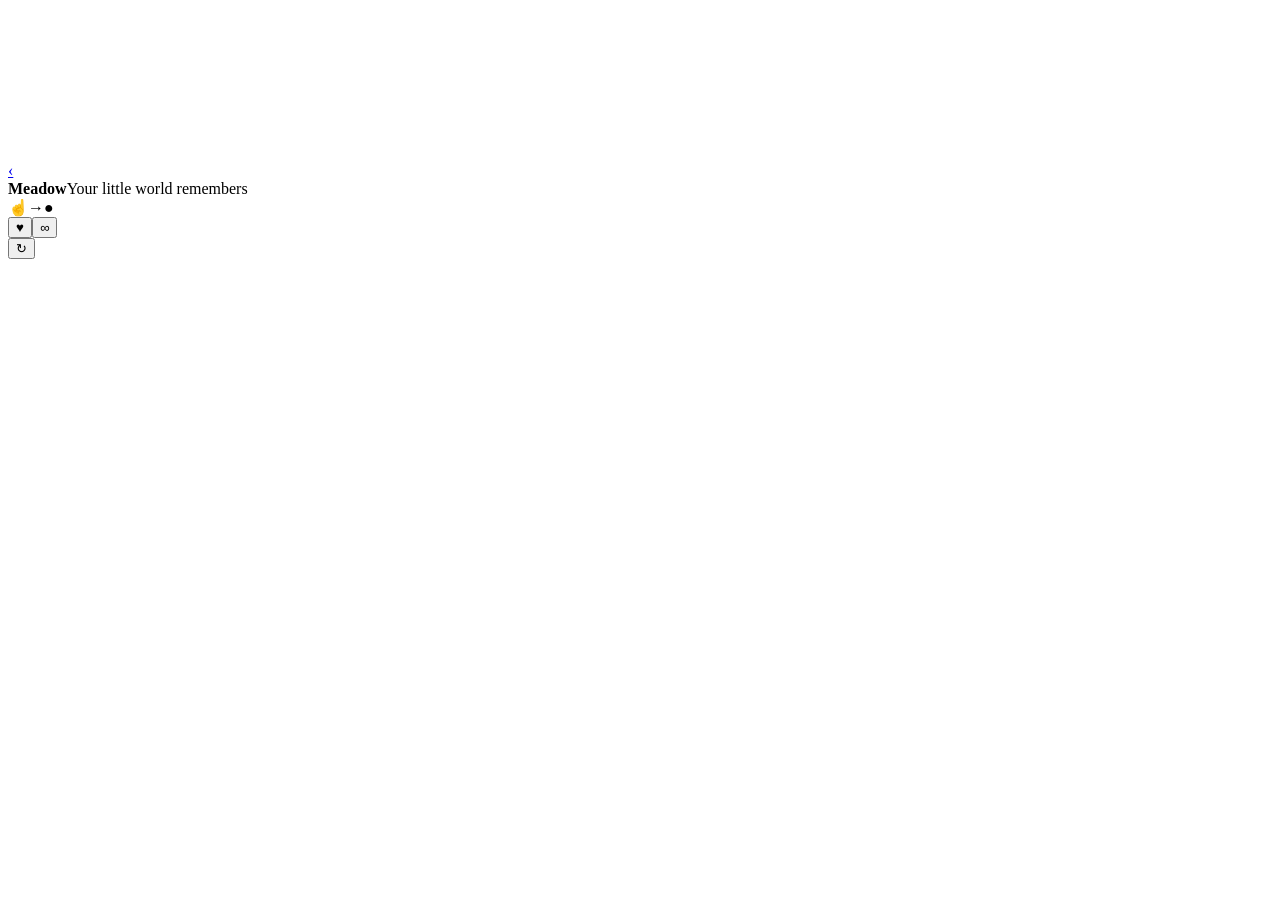
==== adventure.html @ 0eb0c790 "Add adventure.html" ====
<!doctype html><html lang="en"><head><meta charset="utf-8"><meta name="viewport" content="width=device-width, initial-scale=1, viewport-fit=cover, maximum-scale=1, user-scalable=no"><meta name="theme-color" content="#8bc77a"><meta name="apple-mobile-web-app-capable" content="yes"><meta name="apple-mobile-web-app-status-bar-style" content="black-translucent"><title>Meadow · Blobbo</title><link rel="manifest" href="./manifest.webmanifest"><link rel="apple-touch-icon" href="./icons/icon-180.png"><link rel="stylesheet" href="./adventure.css"></head><body>
<canvas id="world" aria-label="Blobbo meadow"></canvas><header class="world-header"><a class="home-button" href="./" aria-label="Main menu">‹</a><div class="place-name"><b>Meadow</b><span>Your little world remembers</span></div><div id="memoryRow" class="memory-row" aria-label="Friends"></div></header>
<div id="visualHint" class="visual-hint" aria-hidden="true"><span class="hand">☝</span><span class="arrow">→</span><span class="mini-blob">●</span></div><div class="actions" aria-label="Actions"><button id="heartBtn" class="action-button" type="button" aria-label="Greet"><span>♥</span></button><button id="linkBtn" class="action-button" type="button" aria-label="Connect"><span>∞</span></button></div><button id="resetBtn" class="reset-button" type="button" aria-label="Start this little world over">↻</button><div id="storyToast" class="story-toast hidden" role="status"></div><script src="./adventure.js"></script><script src="./pwa.js"></script></body></html>
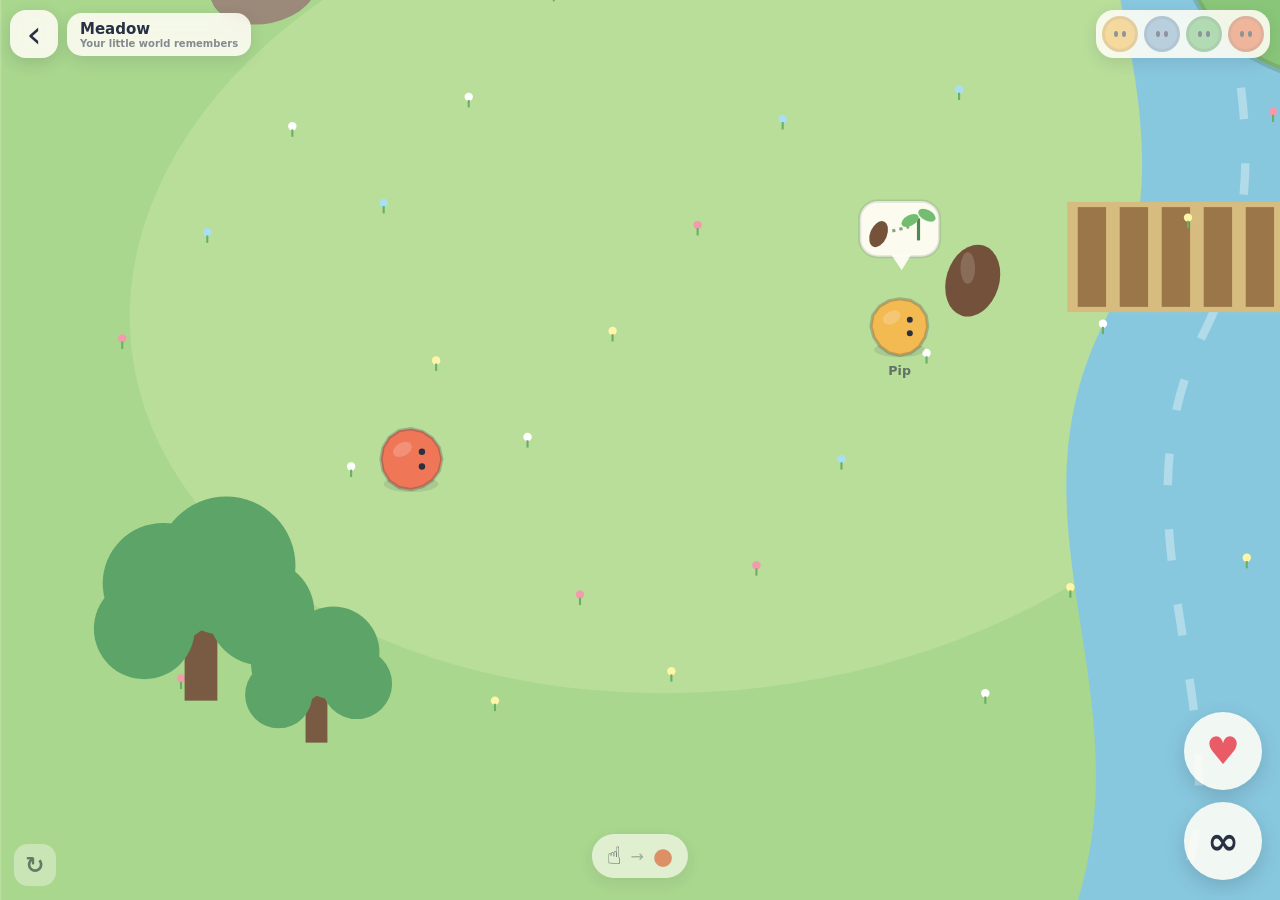
==== commit 15ec67f7: "Show persistent update banner in adventure.html" ====
--- a/adventure.html
+++ b/adventure.html
@@ -1,3 +1,3 @@
-<!doctype html><html lang="en"><head><meta charset="utf-8"><meta name="viewport" content="width=device-width, initial-scale=1, viewport-fit=cover, maximum-scale=1, user-scalable=no"><meta name="theme-color" content="#8bc77a"><meta name="apple-mobile-web-app-capable" content="yes"><meta name="apple-mobile-web-app-status-bar-style" content="black-translucent"><title>Meadow · Blobbo</title><link rel="manifest" href="./manifest.webmanifest"><link rel="apple-touch-icon" href="./icons/icon-180.png"><link rel="stylesheet" href="./adventure.css"></head><body>
+<!doctype html><html lang="en"><head><meta charset="utf-8"><meta name="viewport" content="width=device-width, initial-scale=1, viewport-fit=cover, maximum-scale=1, user-scalable=no"><meta name="theme-color" content="#8bc77a"><meta name="apple-mobile-web-app-capable" content="yes"><meta name="apple-mobile-web-app-status-bar-style" content="black-translucent"><title>Meadow · Blobbo</title><link rel="manifest" href="./manifest.webmanifest"><link rel="apple-touch-icon" href="./icons/icon-180.png"><link rel="stylesheet" href="./adventure.css"><link rel="stylesheet" href="./update-banner.css"></head><body>
 <canvas id="world" aria-label="Blobbo meadow"></canvas><header class="world-header"><a class="home-button" href="./" aria-label="Main menu">‹</a><div class="place-name"><b>Meadow</b><span>Your little world remembers</span></div><div id="memoryRow" class="memory-row" aria-label="Friends"></div></header>
-<div id="visualHint" class="visual-hint" aria-hidden="true"><span class="hand">☝</span><span class="arrow">→</span><span class="mini-blob">●</span></div><div class="actions" aria-label="Actions"><button id="heartBtn" class="action-button" type="button" aria-label="Greet"><span>♥</span></button><button id="linkBtn" class="action-button" type="button" aria-label="Connect"><span>∞</span></button></div><button id="resetBtn" class="reset-button" type="button" aria-label="Start this little world over">↻</button><div id="storyToast" class="story-toast hidden" role="status"></div><script src="./adventure.js"></script><script src="./pwa.js"></script></body></html>
+<div id="visualHint" class="visual-hint" aria-hidden="true"><span class="hand">☝</span><span class="arrow">→</span><span class="mini-blob">●</span></div><div class="actions" aria-label="Actions"><button id="heartBtn" class="action-button" type="button" aria-label="Greet"><span>♥</span></button><button id="linkBtn" class="action-button" type="button" aria-label="Connect"><span>∞</span></button></div><button id="resetBtn" class="reset-button" type="button" aria-label="Start this little world over">↻</button><div id="storyToast" class="story-toast hidden" role="status"></div><div id="updateToast" class="update-toast hidden" role="status"><span>A new little world is ready.</span><button id="updateBtn" type="button">Update</button></div><script src="./adventure.js"></script><script src="./pwa.js"></script></body></html>
--- a/adventure.css
+++ b/adventure.css
@@ -0,0 +1 @@
+:root{--ink:#293044;--paper:rgba(255,253,245,.88);--accent:#ef7657;--font:ui-rounded,"SF Pro Rounded","Segoe UI",system-ui,sans-serif}*{box-sizing:border-box;margin:0;padding:0}html,body{width:100%;height:100%;overflow:hidden;background:#b8df9e;color:var(--ink);font-family:var(--font);overscroll-behavior:none;touch-action:none;-webkit-user-select:none;user-select:none}#world{position:fixed;inset:0;width:100%;height:100%;display:block}.hidden{display:none!important}.world-header{position:fixed;z-index:5;top:max(10px,env(safe-area-inset-top));left:max(10px,env(safe-area-inset-left));right:max(10px,env(safe-area-inset-right));display:flex;align-items:center;pointer-events:none}.home-button{display:grid;place-items:center;width:48px;height:48px;border-radius:16px;background:var(--paper);box-shadow:0 5px 15px rgba(43,48,64,.16);color:inherit;text-decoration:none;font-size:38px;line-height:1;pointer-events:auto;backdrop-filter:blur(8px)}.place-name{display:flex;flex-direction:column;margin-left:9px;padding:7px 13px;border-radius:15px;background:var(--paper);box-shadow:0 5px 15px rgba(43,48,64,.12);backdrop-filter:blur(8px)}.place-name b{font-size:15px}.place-name span{font-size:10px;font-weight:700;opacity:.55}.memory-row{display:flex;gap:6px;margin-left:auto;padding:6px;border-radius:18px;background:var(--paper);box-shadow:0 5px 15px rgba(43,48,64,.12);backdrop-filter:blur(8px)}.memory-face{position:relative;width:36px;height:36px;border:3px solid rgba(43,48,64,.16);border-radius:50%;opacity:.5;transition:transform .2s,opacity .2s}.memory-face.met{opacity:1;transform:translateY(-2px)}.memory-face:before,.memory-face:after{content:"";position:absolute;top:12px;width:4px;height:6px;border-radius:50%;background:var(--ink)}.memory-face:before{left:9px}.memory-face:after{right:9px}.memory-face .heart{position:absolute;right:-3px;bottom:-4px;color:#e95c67;font-size:13px;text-shadow:0 1px #fff}.actions{position:fixed;z-index:7;right:max(18px,env(safe-area-inset-right));bottom:max(20px,env(safe-area-inset-bottom));display:flex;flex-direction:column;gap:12px}.action-button{display:grid;place-items:center;width:78px;height:78px;border:0;border-radius:50%;background:var(--paper);box-shadow:0 7px 20px rgba(43,48,64,.2);color:var(--ink);font:bold 38px var(--font);touch-action:none;transition:transform .1s,background .15s,color .15s}.action-button:active{transform:scale(.91)}.action-button.active{background:var(--accent);color:#fff}#heartBtn{color:#e95c67}.reset-button{position:fixed;z-index:6;left:max(14px,env(safe-area-inset-left));bottom:max(14px,env(safe-area-inset-bottom));width:42px;height:42px;border:0;border-radius:14px;background:rgba(255,253,245,.7);color:var(--ink);font:bold 23px var(--font);opacity:.55}.visual-hint{position:fixed;z-index:5;left:50%;bottom:max(22px,env(safe-area-inset-bottom));transform:translateX(-50%);display:flex;align-items:center;gap:9px;padding:8px 15px;border-radius:999px;background:var(--paper);box-shadow:0 5px 16px rgba(43,48,64,.13);opacity:.72;transition:opacity 1s}.visual-hint.fade{opacity:0}.hand{font-size:24px;animation:slide 1.5s ease-in-out infinite}.arrow{opacity:.45}.mini-blob{color:#ef7657;font-size:23px}@keyframes slide{50%{transform:translateX(8px)}}.story-toast{position:fixed;z-index:8;left:50%;bottom:max(118px,calc(env(safe-area-inset-bottom) + 100px));transform:translateX(-50%);max-width:min(420px,80vw);padding:10px 17px;border-radius:18px;background:var(--paper);box-shadow:0 7px 25px rgba(43,48,64,.2);text-align:center;font-size:14px;font-weight:800;pointer-events:none;animation:toast-in .25s ease-out}@keyframes toast-in{from{opacity:0;transform:translate(-50%,10px)}}@media(max-width:600px){.place-name span{display:none}.memory-face{width:31px;height:31px}.memory-face:before,.memory-face:after{top:10px}.memory-face:before{left:7px}.memory-face:after{right:7px}.action-button{width:68px;height:68px}.visual-hint{left:90px;transform:none}.story-toast{bottom:max(104px,calc(env(safe-area-inset-bottom) + 88px))}}@media(prefers-reduced-motion:reduce){.hand{animation:none}}
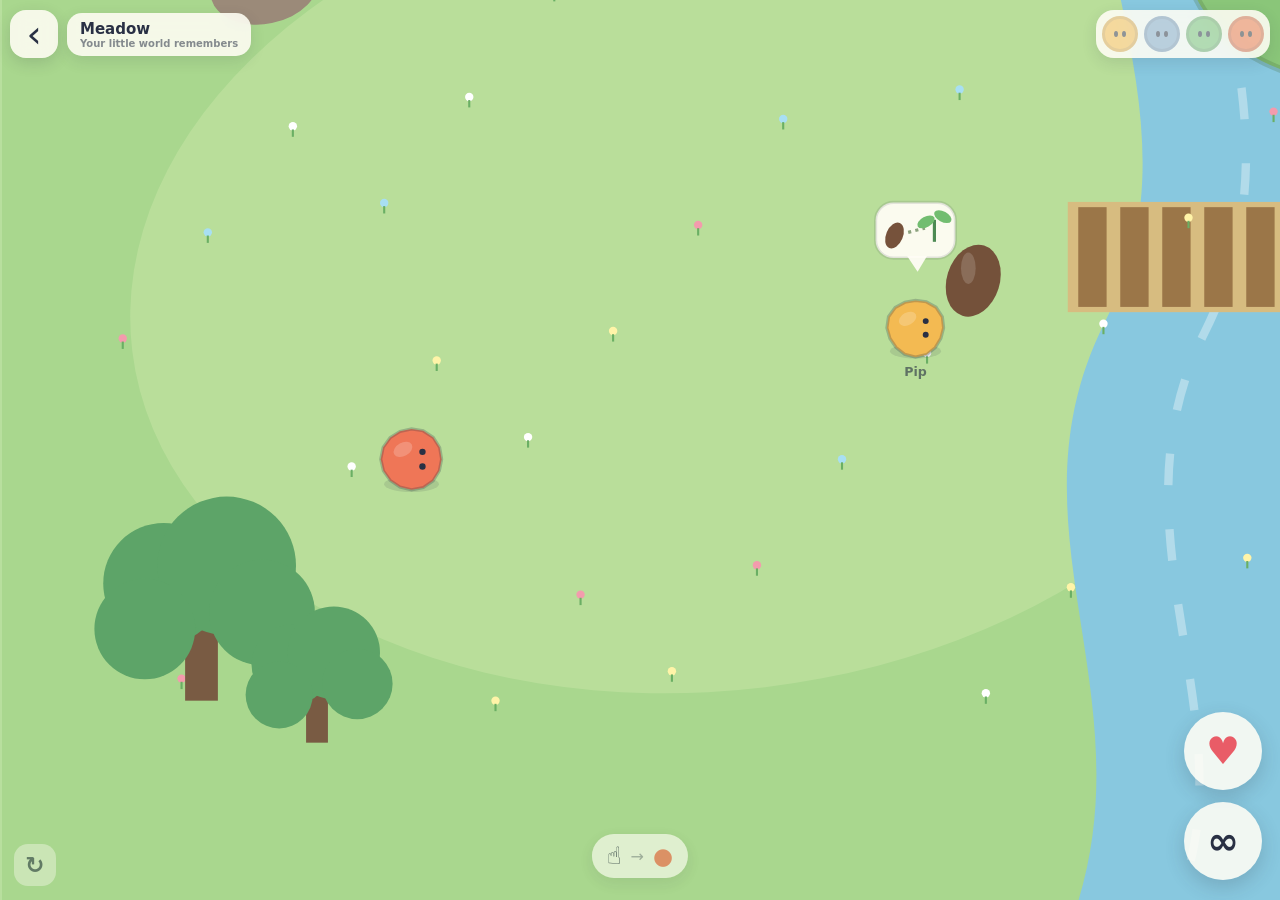
==== commit 6971ea84: "Clarify connection hold control" ====
--- a/adventure.html
+++ b/adventure.html
@@ -1,3 +1,3 @@
-<!doctype html><html lang="en"><head><meta charset="utf-8"><meta name="viewport" content="width=device-width, initial-scale=1, viewport-fit=cover, maximum-scale=1, user-scalable=no"><meta name="theme-color" content="#8bc77a"><meta name="apple-mobile-web-app-capable" content="yes"><meta name="apple-mobile-web-app-status-bar-style" content="black-translucent"><title>Meadow · Blobbo</title><link rel="manifest" href="./manifest.webmanifest"><link rel="apple-touch-icon" href="./icons/icon-180.png"><link rel="stylesheet" href="./adventure.css"><link rel="stylesheet" href="./update-banner.css"></head><body>
+<!doctype html><html lang="en"><head><meta charset="utf-8"><meta name="viewport" content="width=device-width, initial-scale=1, viewport-fit=cover, maximum-scale=1, user-scalable=no"><meta name="theme-color" content="#8bc77a"><meta name="apple-mobile-web-app-capable" content="yes"><meta name="apple-mobile-web-app-status-bar-style" content="black-translucent"><title>Meadow · Blobbo</title><link rel="manifest" href="./manifest.webmanifest"><link rel="apple-touch-icon" href="./icons/icon-180.png"><link rel="stylesheet" href="./adventure.css"><link rel="stylesheet" href="./connection.css"><link rel="stylesheet" href="./update-banner.css"></head><body>
 <canvas id="world" aria-label="Blobbo meadow"></canvas><header class="world-header"><a class="home-button" href="./" aria-label="Main menu">‹</a><div class="place-name"><b>Meadow</b><span>Your little world remembers</span></div><div id="memoryRow" class="memory-row" aria-label="Friends"></div></header>
-<div id="visualHint" class="visual-hint" aria-hidden="true"><span class="hand">☝</span><span class="arrow">→</span><span class="mini-blob">●</span></div><div class="actions" aria-label="Actions"><button id="heartBtn" class="action-button" type="button" aria-label="Greet"><span>♥</span></button><button id="linkBtn" class="action-button" type="button" aria-label="Connect"><span>∞</span></button></div><button id="resetBtn" class="reset-button" type="button" aria-label="Start this little world over">↻</button><div id="storyToast" class="story-toast hidden" role="status"></div><div id="updateToast" class="update-toast hidden" role="status"><span>A new little world is ready.</span><button id="updateBtn" type="button">Update</button></div><script src="./adventure.js"></script><script src="./pwa.js"></script></body></html>
+<div id="visualHint" class="visual-hint" aria-hidden="true"><span class="hand">☝</span><span class="arrow">→</span><span class="mini-blob">●</span></div><div class="actions" aria-label="Actions"><button id="heartBtn" class="action-button" type="button" aria-label="Greet"><span>♥</span></button><button id="linkBtn" class="action-button" type="button" aria-label="Hold connection"><span>∞</span></button></div><button id="resetBtn" class="reset-button" type="button" aria-label="Start this little world over">↻</button><div id="storyToast" class="story-toast hidden" role="status"></div><div id="updateToast" class="update-toast hidden" role="status"><span>A new little world is ready.</span><button id="updateBtn" type="button">Update</button></div><script src="./adventure.js"></script><script src="./pwa.js"></script></body></html>
--- a/update-banner.css
+++ b/update-banner.css
@@ -0,0 +1 @@
+.update-toast{position:fixed;z-index:40;top:max(74px,calc(env(safe-area-inset-top) + 64px));left:50%;bottom:auto;transform:translateX(-50%);display:flex;align-items:center;gap:12px;width:max-content;max-width:calc(100vw - 24px);padding:11px 12px 11px 17px;border-radius:17px;background:#fffdf5;box-shadow:0 10px 35px rgba(43,48,64,.25);color:#293044;font:800 13px ui-rounded,"SF Pro Rounded","Segoe UI",system-ui,sans-serif}.update-toast button{border:0;border-radius:999px;padding:9px 14px;background:#ef7657;color:#fff;font:850 12px ui-rounded,"SF Pro Rounded","Segoe UI",system-ui,sans-serif;cursor:pointer}.update-toast.hidden{display:none!important}
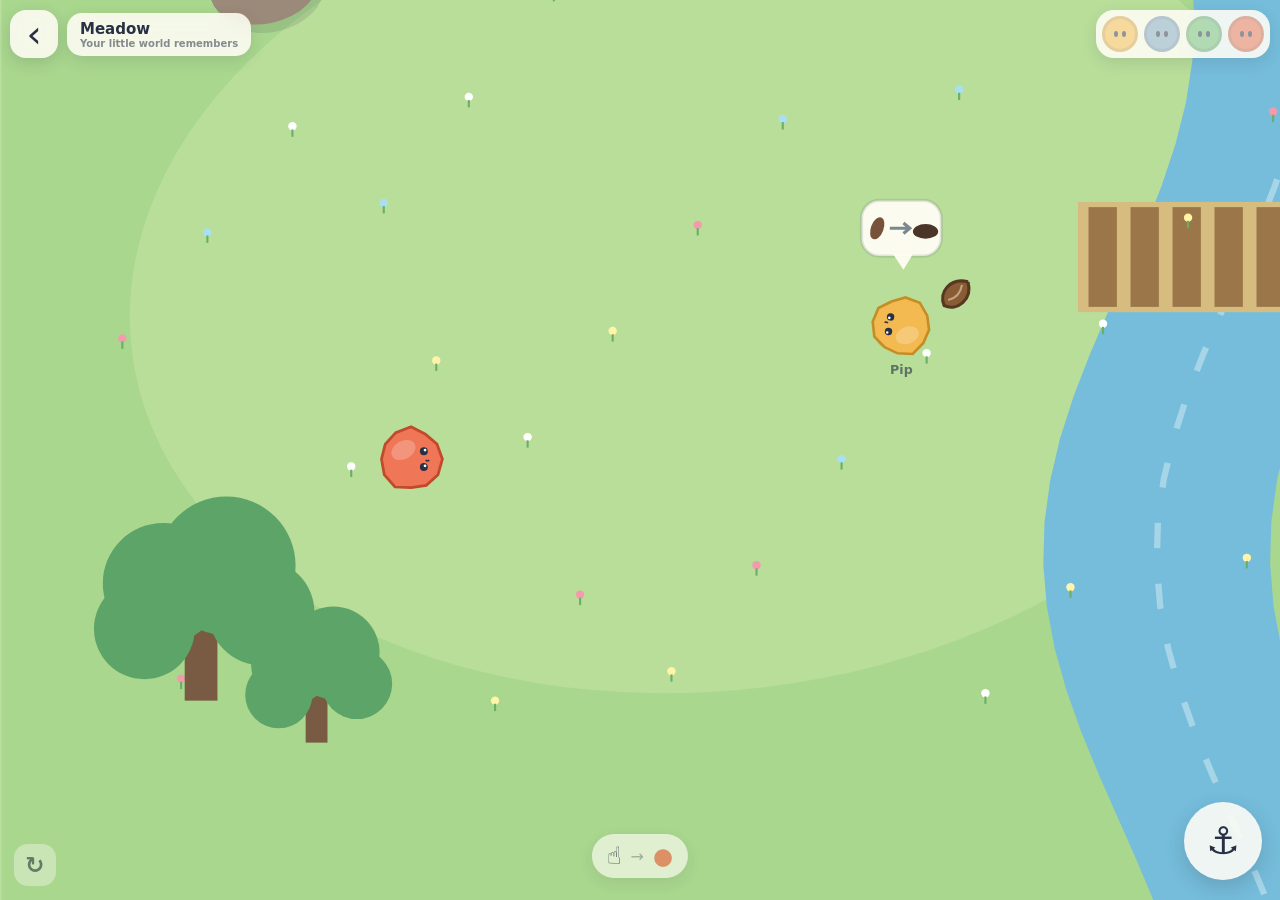
==== commit bdd7c747: "Restore Adventure anchor control" ====
--- a/adventure.html
+++ b/adventure.html
@@ -1,3 +1,3 @@
-<!doctype html><html lang="en"><head><meta charset="utf-8"><meta name="viewport" content="width=device-width, initial-scale=1, viewport-fit=cover, maximum-scale=1, user-scalable=no"><meta name="theme-color" content="#8bc77a"><meta name="apple-mobile-web-app-capable" content="yes"><meta name="apple-mobile-web-app-status-bar-style" content="black-translucent"><title>Meadow · Blobbo</title><link rel="manifest" href="./manifest.webmanifest"><link rel="apple-touch-icon" href="./icons/icon-180.png"><link rel="stylesheet" href="./adventure.css"><link rel="stylesheet" href="./connection.css"><link rel="stylesheet" href="./update-banner.css"></head><body>
+<!doctype html><html lang="en"><head><meta charset="utf-8"><meta name="viewport" content="width=device-width, initial-scale=1, viewport-fit=cover, maximum-scale=1, user-scalable=no"><meta name="theme-color" content="#8bc77a"><meta name="apple-mobile-web-app-capable" content="yes"><meta name="apple-mobile-web-app-status-bar-style" content="black-translucent"><title>Meadow · Blobbo</title><link rel="manifest" href="./manifest.webmanifest"><link rel="apple-touch-icon" href="./icons/icon-180.png"><link rel="stylesheet" href="./adventure.css"><link rel="stylesheet" href="./update-banner.css"></head><body>
 <canvas id="world" aria-label="Blobbo meadow"></canvas><header class="world-header"><a class="home-button" href="./" aria-label="Main menu">‹</a><div class="place-name"><b>Meadow</b><span>Your little world remembers</span></div><div id="memoryRow" class="memory-row" aria-label="Friends"></div></header>
-<div id="visualHint" class="visual-hint" aria-hidden="true"><span class="hand">☝</span><span class="arrow">→</span><span class="mini-blob">●</span></div><div class="actions" aria-label="Actions"><button id="heartBtn" class="action-button" type="button" aria-label="Greet"><span>♥</span></button><button id="linkBtn" class="action-button" type="button" aria-label="Hold connection"><span>∞</span></button></div><button id="resetBtn" class="reset-button" type="button" aria-label="Start this little world over">↻</button><div id="storyToast" class="story-toast hidden" role="status"></div><div id="updateToast" class="update-toast hidden" role="status"><span>A new little world is ready.</span><button id="updateBtn" type="button">Update</button></div><script src="./adventure.js"></script><script src="./pwa.js"></script></body></html>
+<div id="visualHint" class="visual-hint" aria-hidden="true"><span class="hand">☝</span><span class="arrow">→</span><span class="mini-blob">●</span></div><div class="actions" aria-label="Actions"><button id="anchorBtn" class="action-button" type="button" aria-label="Anchor"><span>⚓</span></button></div><button id="resetBtn" class="reset-button" type="button" aria-label="Start this little world over">↻</button><div id="storyToast" class="story-toast hidden" role="status"></div><div id="updateToast" class="update-toast hidden" role="status"><span>A new little world is ready.</span><button id="updateBtn" type="button">Update</button></div><script src="./adventure.js"></script><script src="./pwa.js"></script></body></html>
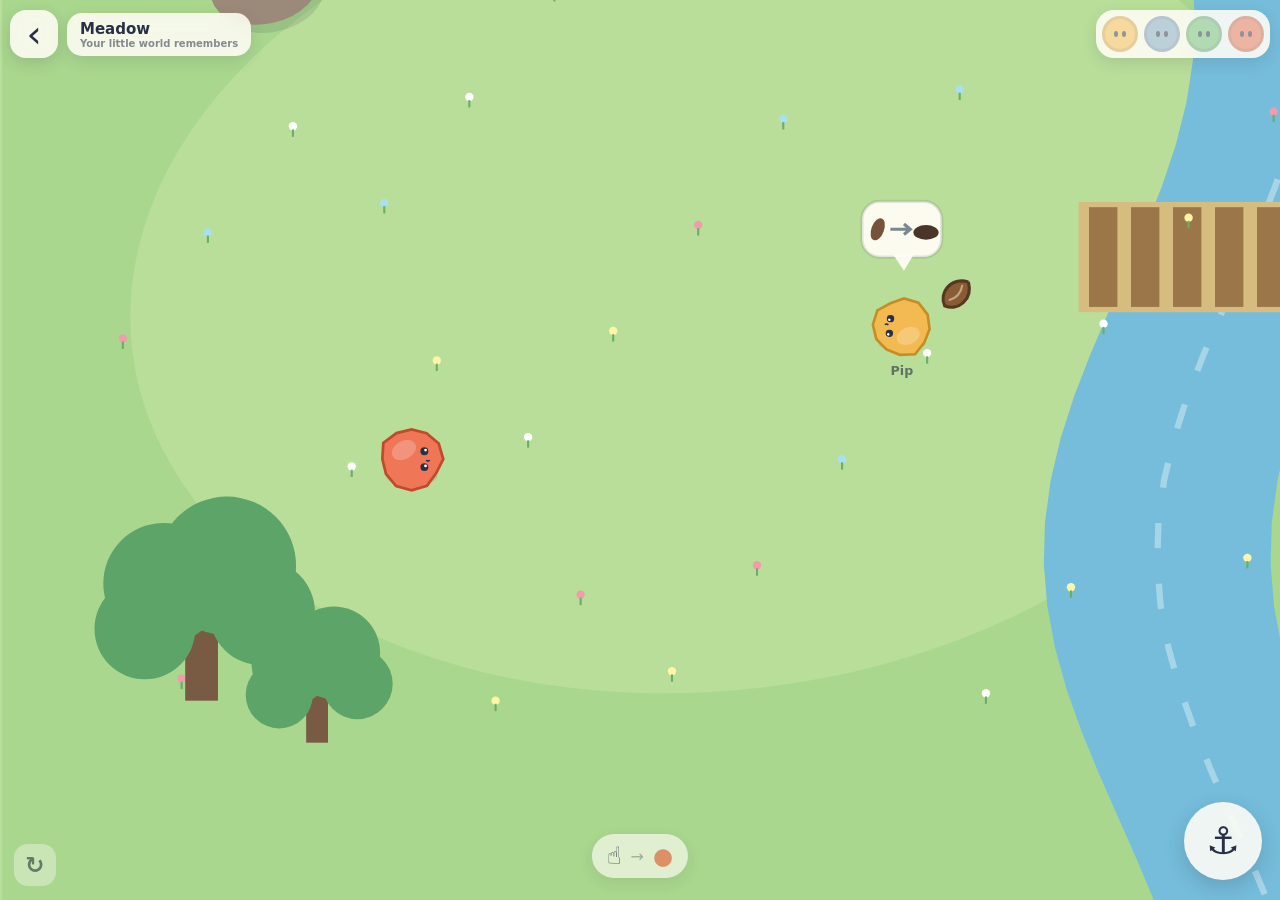
==== commit 0af89409: "Load versioned Adventure assets" ====
--- a/adventure.html
+++ b/adventure.html
@@ -1,3 +1,3 @@
-<!doctype html><html lang="en"><head><meta charset="utf-8"><meta name="viewport" content="width=device-width, initial-scale=1, viewport-fit=cover, maximum-scale=1, user-scalable=no"><meta name="theme-color" content="#8bc77a"><meta name="apple-mobile-web-app-capable" content="yes"><meta name="apple-mobile-web-app-status-bar-style" content="black-translucent"><title>Meadow · Blobbo</title><link rel="manifest" href="./manifest.webmanifest"><link rel="apple-touch-icon" href="./icons/icon-180.png"><link rel="stylesheet" href="./adventure.css"><link rel="stylesheet" href="./update-banner.css"></head><body>
+<!doctype html><html lang="en"><head><meta charset="utf-8"><meta name="viewport" content="width=device-width, initial-scale=1, viewport-fit=cover, maximum-scale=1, user-scalable=no"><meta name="theme-color" content="#8bc77a"><meta name="apple-mobile-web-app-capable" content="yes"><meta name="apple-mobile-web-app-status-bar-style" content="black-translucent"><title>Meadow · Blobbo</title><link rel="manifest" href="./manifest.webmanifest"><link rel="apple-touch-icon" href="./icons/icon-180.png"><link rel="stylesheet" href="./adventure.css?v=6"><link rel="stylesheet" href="./update-banner.css?v=6"></head><body>
 <canvas id="world" aria-label="Blobbo meadow"></canvas><header class="world-header"><a class="home-button" href="./" aria-label="Main menu">‹</a><div class="place-name"><b>Meadow</b><span>Your little world remembers</span></div><div id="memoryRow" class="memory-row" aria-label="Friends"></div></header>
-<div id="visualHint" class="visual-hint" aria-hidden="true"><span class="hand">☝</span><span class="arrow">→</span><span class="mini-blob">●</span></div><div class="actions" aria-label="Actions"><button id="anchorBtn" class="action-button" type="button" aria-label="Anchor"><span>⚓</span></button></div><button id="resetBtn" class="reset-button" type="button" aria-label="Start this little world over">↻</button><div id="storyToast" class="story-toast hidden" role="status"></div><div id="updateToast" class="update-toast hidden" role="status"><span>A new little world is ready.</span><button id="updateBtn" type="button">Update</button></div><script src="./adventure.js"></script><script src="./pwa.js"></script></body></html>
+<div id="visualHint" class="visual-hint" aria-hidden="true"><span class="hand">☝</span><span class="arrow">→</span><span class="mini-blob">●</span></div><div class="actions" aria-label="Actions"><button id="heartBtn" type="button" hidden aria-hidden="true"></button><button id="linkBtn" class="action-button" type="button" aria-label="Anchor"><span>⚓</span></button></div><button id="resetBtn" class="reset-button" type="button" aria-label="Start this little world over">↻</button><div id="storyToast" class="story-toast hidden" role="status"></div><div id="updateToast" class="update-toast hidden" role="status"><span>A new little world is ready.</span><button id="updateBtn" type="button">Update</button></div><script src="./adventure.js?v=6"></script><script src="./pwa.js?v=6"></script></body></html>
